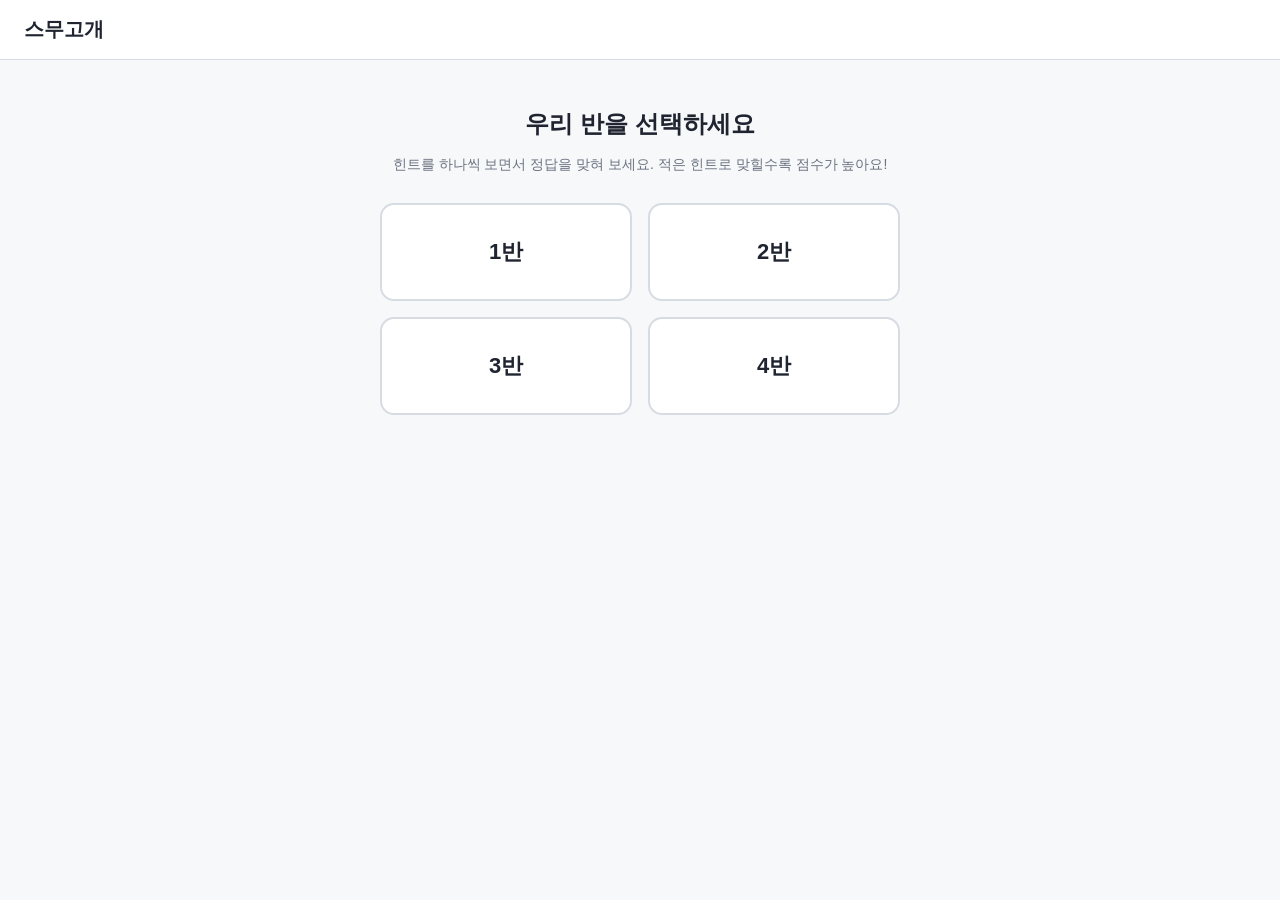
==== index.html @ bad4424d "Add twenty questions site with per-server problem sets Co-Authored-By: Claude Opus 5.5 <noreply@anth" ====
<!DOCTYPE html>
<html lang="ko">
<head>
<meta charset="UTF-8">
<meta name="viewport" content="width=device-width, initial-scale=1.0">
<title>스무고개</title>
<link rel="stylesheet" href="style.css">
</head>
<body>
<header class="app-header">
  <h1>스무고개</h1>
</header>

<main class="start-main">
  <h2 class="start-title">우리 반을 선택하세요</h2>
  <p class="hint start-hint">힌트를 하나씩 보면서 정답을 맞혀 보세요. 적은 힌트로 맞힐수록 점수가 높아요!</p>

  <div id="server-grid" class="class-grid"></div>
  <p id="start-status" class="empty-msg">불러오는 중…</p>
</main>

<script src="common.js"></script>
<script src="start.js"></script>
</body>
</html>
---- style.css ----
:root {
  --accent: #2f6fed;
  --accent-light: #eaf1ff;
  --border: #d7dce3;
  --bg: #f7f8fa;
  --panel-bg: #ffffff;
  --text: #1f2430;
  --muted: #6b7280;
  --correct: #2e9e5b;
  --correct-light: #e6f6ec;
  --incorrect: #e0483f;
  --incorrect-light: #fdecea;
}

* { box-sizing: border-box; }

body {
  margin: 0;
  font-family: -apple-system, "Segoe UI", "Pretendard", "Malgun Gothic", sans-serif;
  background: var(--bg);
  color: var(--text);
}

.app-header {
  display: flex;
  align-items: center;
  justify-content: space-between;
  padding: 16px 24px;
  background: var(--panel-bg);
  border-bottom: 1px solid var(--border);
}

.app-header h1 { font-size: 20px; margin: 0; }

.tabs { display: flex; gap: 8px; }

.tab-btn {
  padding: 8px 16px;
  border: 1px solid var(--border);
  background: var(--panel-bg);
  border-radius: 8px;
  cursor: pointer;
  font-size: 14px;
}

.tab-btn.active {
  background: var(--accent);
  color: #fff;
  border-color: var(--accent);
}

main {
  max-width: 800px;
  margin: 0 auto;
  padding: 24px;
}

.panel { display: none; }
.panel.active { display: block; }

.hint {
  color: var(--muted);
  font-size: 14px;
  line-height: 1.5;
}

.hint code {
  background: #eef0f3;
  padding: 1px 5px;
  border-radius: 4px;
}

/* ---------- 편집 모드 ---------- */

.problem-card {
  background: var(--panel-bg);
  border: 1px solid var(--border);
  border-radius: 10px;
  padding: 14px 16px;
  margin-bottom: 14px;
}

.problem-head {
  display: flex;
  align-items: center;
  gap: 10px;
  margin-bottom: 10px;
}

.problem-head .problem-no {
  font-weight: 700;
  white-space: nowrap;
}

.problem-head input { flex: 1; font-weight: 600; }

.problem-head .del-btn {
  border: none;
  background: none;
  color: var(--incorrect);
  font-size: 14px;
  white-space: nowrap;
}

.hint-inputs {
  display: grid;
  grid-template-columns: 1fr 1fr;
  gap: 6px 12px;
}

.hint-input-row {
  display: flex;
  align-items: center;
  gap: 6px;
}

.hint-input-row span {
  width: 22px;
  text-align: right;
  color: var(--muted);
  font-size: 13px;
  flex-shrink: 0;
}

.problem-card input[type="text"] {
  width: 100%;
  padding: 6px 8px;
  border: 1px solid var(--border);
  border-radius: 6px;
  font-size: 14px;
}

.row-actions { margin: 10px 0; }

button {
  padding: 8px 14px;
  border: 1px solid var(--border);
  background: var(--panel-bg);
  border-radius: 8px;
  cursor: pointer;
  font-size: 14px;
  color: var(--text);
}

button:hover:not(:disabled) { background: #f0f2f5; }
button:disabled { opacity: 0.45; cursor: not-allowed; }

button.primary {
  background: var(--accent);
  border-color: var(--accent);
  color: #fff;
}

button.primary:hover:not(:disabled) { background: #2559c7; }

.editor-actions {
  display: flex;
  flex-wrap: wrap;
  align-items: center;
  gap: 8px;
  margin-top: 16px;
}

.check-label {
  font-size: 14px;
  display: flex;
  align-items: center;
  gap: 4px;
  margin-right: 8px;
}

.file-btn {
  padding: 8px 14px;
  border: 1px solid var(--border);
  background: var(--panel-bg);
  border-radius: 8px;
  cursor: pointer;
  font-size: 14px;
  position: relative;
}

.file-btn input[type="file"] {
  position: absolute;
  inset: 0;
  opacity: 0;
  cursor: pointer;
}

.status {
  min-height: 20px;
  font-size: 13px;
  color: var(--incorrect);
}

.status.ok { color: var(--correct); }

/* ---------- 플레이 모드 ---------- */

.empty-msg {
  padding: 40px 0;
  text-align: center;
  color: var(--muted);
}

.progress-row {
  display: flex;
  justify-content: space-between;
  align-items: center;
  margin-bottom: 14px;
}

.problem-counter { font-size: 18px; font-weight: 700; }
.score-display { font-size: 14px; color: var(--muted); }

.hint-list {
  list-style: none;
  margin: 0 0 16px;
  padding: 0;
}

.hint-list li {
  display: flex;
  gap: 10px;
  align-items: baseline;
  background: var(--panel-bg);
  border: 1px solid var(--border);
  border-radius: 8px;
  padding: 10px 14px;
  margin-bottom: 8px;
  font-size: 16px;
  line-height: 1.5;
}

.hint-list li .hint-no {
  color: var(--accent);
  font-weight: 700;
  flex-shrink: 0;
  min-width: 52px;
}

.hint-list li.latest {
  border-color: var(--accent);
  background: var(--accent-light);
  font-weight: 600;
}

/* 틀리거나 맞힌 뒤 공개되는, 보지 않았던 힌트 */
.hint-list li.unseen {
  background: #f3f4f6;
  border-style: dashed;
  color: var(--muted);
}

.hint-list li.unseen .hint-no { color: var(--muted); }

.hint-list li .unseen-tag {
  margin-left: auto;
  font-size: 12px;
  white-space: nowrap;
}

.answer-row {
  display: flex;
  gap: 8px;
}

.answer-row input {
  flex: 1;
  min-width: 0;
  padding: 10px 12px;
  border: 1px solid var(--border);
  border-radius: 8px;
  font-size: 16px;
}

.answer-row input:focus { outline: 2px solid var(--accent); border-color: var(--accent); }

.answer-row button { padding: 10px 18px; font-size: 15px; white-space: nowrap; }

.result-box {
  border-radius: 10px;
  padding: 16px 18px;
  margin-top: 4px;
}

.result-box.correct { background: var(--correct-light); border: 1px solid var(--correct); }
.result-box.incorrect { background: var(--incorrect-light); border: 1px solid var(--incorrect); }

.result-title { font-size: 18px; font-weight: 700; margin: 0 0 6px; }
.result-box.correct .result-title { color: var(--correct); }
.result-box.incorrect .result-title { color: var(--incorrect); }

.result-detail { margin: 0 0 12px; font-size: 15px; line-height: 1.6; }

.summary-title { font-size: 20px; margin: 0 0 6px; }
.summary-score { font-size: 16px; font-weight: 600; }

.summary-table {
  width: 100%;
  border-collapse: collapse;
  background: var(--panel-bg);
  border: 1px solid var(--border);
  font-size: 14px;
}

.summary-table th, .summary-table td {
  padding: 8px 10px;
  border-bottom: 1px solid var(--border);
  text-align: left;
}

.summary-table th { background: #f0f2f5; color: var(--muted); font-size: 13px; }
.summary-table tr.correct td:nth-child(3) { color: var(--correct); font-weight: 600; }
.summary-table tr.incorrect td:nth-child(3) { color: var(--incorrect); }

.play-actions { margin-top: 20px; display: flex; gap: 10px; }

@media (max-width: 640px) {
  main { padding: 14px; }
  .app-header { padding: 12px 16px; }
  .hint-inputs { grid-template-columns: 1fr; }
  .answer-row { flex-wrap: wrap; }
  .answer-row input { flex-basis: 100%; }
  .answer-row button { flex: 1; }
}

/* ---------- 시작 페이지 ---------- */

.start-main { text-align: center; }
.start-title { font-size: 24px; margin: 24px 0 8px; }
.start-hint { margin-bottom: 28px; }

.class-grid {
  display: grid;
  grid-template-columns: repeat(2, 1fr);
  gap: 16px;
  max-width: 520px;
  margin: 0 auto;
}

.class-card {
  display: flex;
  align-items: baseline;
  justify-content: center;
  gap: 4px;
  padding: 32px 16px;
  background: var(--panel-bg);
  border: 2px solid var(--border);
  border-radius: 14px;
  color: var(--text);
  text-decoration: none;
  font-size: 22px;
  font-weight: 600;
  transition: border-color 0.15s, background 0.15s, transform 0.15s;
}

.class-card:hover {
  border-color: var(--accent);
  background: var(--accent-light);
  transform: translateY(-2px);
}

.class-card .class-no { font-size: 40px; font-weight: 800; color: var(--accent); }

/* ---------- 게임 페이지 헤더 ---------- */

.class-title { color: var(--accent); margin-left: 6px; }

.home-link {
  font-size: 14px;
  color: var(--muted);
  text-decoration: none;
  padding: 8px 12px;
  border: 1px solid var(--border);
  border-radius: 8px;
}

.home-link:hover { background: #f0f2f5; }

.empty-msg a { color: var(--accent); }

/* ---------- 편집 페이지 ---------- */

.guide-box {
  background: var(--accent-light);
  border: 1px solid #c9d9fb;
  border-radius: 10px;
  padding: 14px 18px;
  margin-bottom: 18px;
  font-size: 14px;
  line-height: 1.6;
}

.guide-box ol { margin: 6px 0; padding-left: 20px; }
.guide-box .hint { margin: 4px 0 0; }

.guide-box code, .hint code {
  background: #fff;
  padding: 1px 5px;
  border-radius: 4px;
}

.meta-row {
  display: flex;
  flex-wrap: wrap;
  align-items: center;
  gap: 16px;
  margin-bottom: 14px;
  font-size: 14px;
}

.meta-row input[type="text"] {
  margin-left: 6px;
  padding: 6px 8px;
  border: 1px solid var(--border);
  border-radius: 6px;
  font-size: 14px;
  width: 140px;
}

@media (max-width: 640px) {
  .app-header { flex-wrap: wrap; gap: 8px; }
  .class-card { padding: 24px 12px; }
}

/* ---------- 편집 페이지: 서버 탭 ---------- */

.server-tabs {
  display: flex;
  flex-wrap: wrap;
  gap: 6px;
  margin-bottom: -1px;
}

.server-tabs .tab-btn {
  border-radius: 8px 8px 0 0;
  border-bottom: none;
}

.server-tabs .add-tab {
  color: var(--accent);
  border-style: dashed;
  background: transparent;
}

.server-panel {
  border: 1px solid var(--border);
  border-radius: 0 10px 10px 10px;
  background: #fbfcfd;
  padding: 16px;
}

.meta-actions {
  display: flex;
  gap: 6px;
  margin-left: auto;
}

.meta-actions button { padding: 6px 10px; font-size: 13px; }

button.danger { color: var(--incorrect); border-color: #f1b7b3; }
button.danger:hover:not(:disabled) { background: var(--incorrect-light); }

.row-actions { display: flex; flex-wrap: wrap; gap: 8px; }

@media (max-width: 640px) {
  .meta-actions { margin-left: 0; }
}
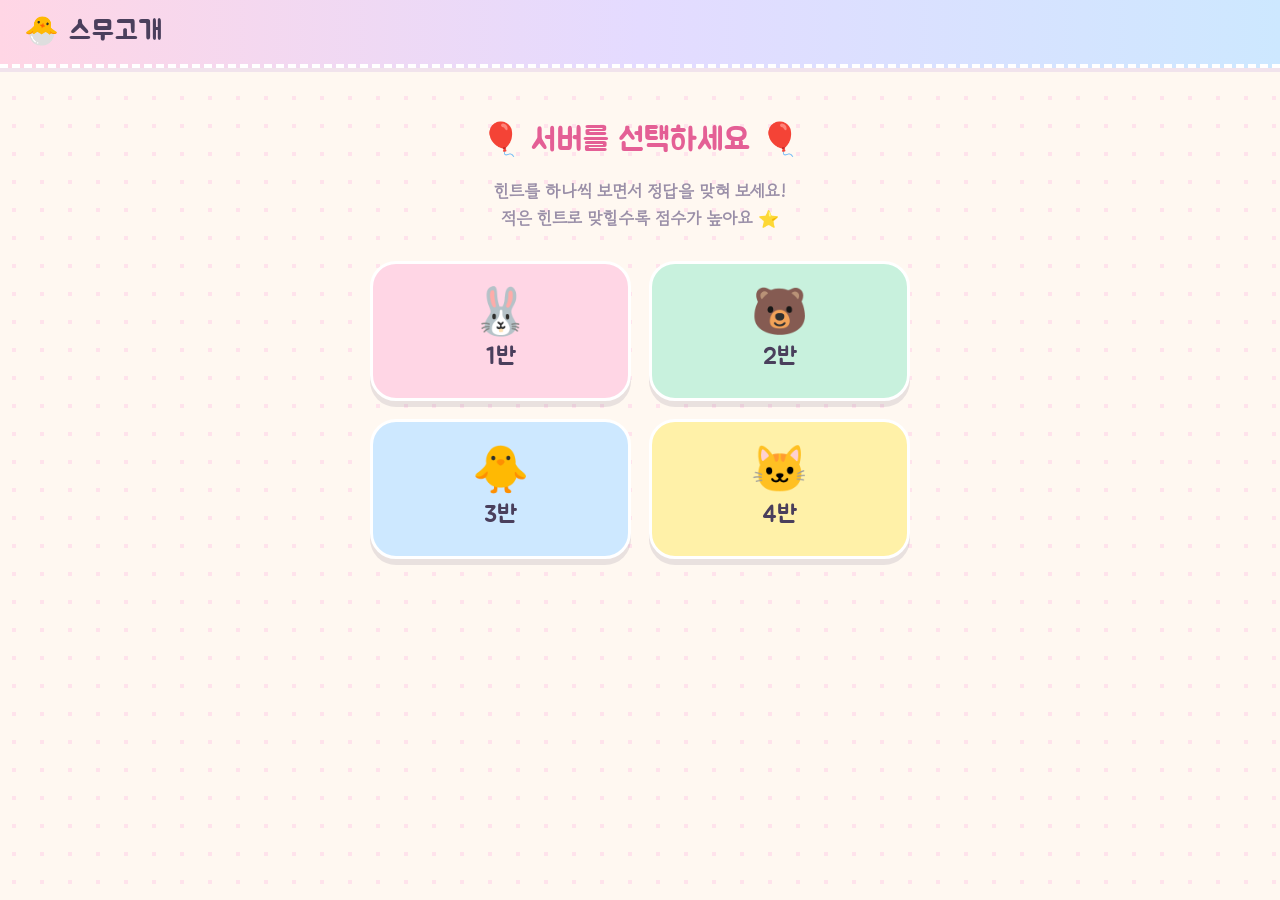
==== commit ae0ffd04: "Restyle site with cute pastel theme for elementary students Rename start prompt to '서버를 선택하세요', add " ====
--- a/index.html
+++ b/index.html
@@ -4,16 +4,19 @@
 <meta charset="UTF-8">
 <meta name="viewport" content="width=device-width, initial-scale=1.0">
 <title>스무고개</title>
+<link rel="preconnect" href="https://fonts.googleapis.com">
+<link rel="preconnect" href="https://fonts.gstatic.com" crossorigin>
+<link href="https://fonts.googleapis.com/css2?family=Gowun+Dodum&family=Jua&display=swap" rel="stylesheet">
 <link rel="stylesheet" href="style.css">
 </head>
 <body>
 <header class="app-header">
-  <h1>스무고개</h1>
+  <h1><span class="logo">🐣</span> 스무고개</h1>
 </header>
 
 <main class="start-main">
-  <h2 class="start-title">우리 반을 선택하세요</h2>
-  <p class="hint start-hint">힌트를 하나씩 보면서 정답을 맞혀 보세요. 적은 힌트로 맞힐수록 점수가 높아요!</p>
+  <h2 class="start-title"><span class="bounce">🎈</span> 서버를 선택하세요 <span class="bounce">🎈</span></h2>
+  <p class="hint start-hint">힌트를 하나씩 보면서 정답을 맞혀 보세요!<br>적은 힌트로 맞힐수록 점수가 높아요 ⭐</p>
 
   <div id="server-grid" class="class-grid"></div>
   <p id="start-status" class="empty-msg">불러오는 중…</p>
--- a/style.css
+++ b/style.css
@@ -1,46 +1,93 @@
 :root {
-  --accent: #2f6fed;
-  --accent-light: #eaf1ff;
-  --border: #d7dce3;
-  --bg: #f7f8fa;
+  /* 기본 */
+  --bg: #fff8f1;
+  --dot: #ffe3ec;
   --panel-bg: #ffffff;
-  --text: #1f2430;
-  --muted: #6b7280;
-  --correct: #2e9e5b;
-  --correct-light: #e6f6ec;
-  --incorrect: #e0483f;
-  --incorrect-light: #fdecea;
+  --text: #4a3f5c;
+  --muted: #9a8fa8;
+  --border: #f1e3ec;
+
+  /* 포인트 색 (선명한 캔디 핑크) */
+  --accent: #ff7eb0;
+  --accent-dark: #e45f95;
+  --accent-light: #ffeaf2;
+
+  /* 파스텔 팔레트 */
+  --pink: #ffd6e5;
+  --peach: #ffdcc8;
+  --lemon: #fff1a8;
+  --mint: #c8f1dd;
+  --sky: #cde8ff;
+  --lavender: #e4dbff;
+
+  /* 정답 / 오답 */
+  --correct: #23a86a;
+  --correct-light: #dcf7e9;
+  --incorrect: #ff6464;
+  --incorrect-light: #ffe7e4;
+
+  --font-title: "Jua", "Gowun Dodum", "Malgun Gothic", sans-serif;
+  --font-body: "Gowun Dodum", "Pretendard", "Malgun Gothic", sans-serif;
 }
 
 * { box-sizing: border-box; }
 
 body {
   margin: 0;
-  font-family: -apple-system, "Segoe UI", "Pretendard", "Malgun Gothic", sans-serif;
-  background: var(--bg);
-  color: var(--text);
+  font-family: var(--font-body);
+  font-weight: 700;
+  background-color: var(--bg);
+  background-image: radial-gradient(var(--dot) 2.5px, transparent 2.5px);
+  background-size: 28px 28px;
+  color: var(--text);
+  min-height: 100vh;
+}
+
+h1, h2, .problem-counter, .result-title, .summary-title, .class-card, button, .file-btn, .home-link, .tab-btn {
+  font-family: var(--font-title);
+  font-weight: 400;
 }
 
 .app-header {
   display: flex;
   align-items: center;
   justify-content: space-between;
-  padding: 16px 24px;
-  background: var(--panel-bg);
-  border-bottom: 1px solid var(--border);
-}
-
-.app-header h1 { font-size: 20px; margin: 0; }
+  padding: 14px 24px;
+  background: linear-gradient(90deg, var(--pink), var(--lavender) 50%, var(--sky));
+  border-bottom: 4px dashed #fff;
+  box-shadow: 0 4px 0 var(--border);
+}
+
+.app-header h1 {
+  font-size: 28px;
+  margin: 0;
+  letter-spacing: 1px;
+  color: var(--text);
+}
+
+.logo {
+  display: inline-block;
+  animation: wiggle 2.4s ease-in-out infinite;
+}
+
+@keyframes wiggle {
+  0%, 100% { transform: rotate(0); }
+  10% { transform: rotate(-14deg); }
+  20% { transform: rotate(12deg); }
+  30% { transform: rotate(-6deg); }
+  40% { transform: rotate(0); }
+}
 
 .tabs { display: flex; gap: 8px; }
 
 .tab-btn {
   padding: 8px 16px;
-  border: 1px solid var(--border);
-  background: var(--panel-bg);
-  border-radius: 8px;
+  border: 2px solid var(--border);
+  background: var(--panel-bg);
+  border-radius: 14px;
   cursor: pointer;
-  font-size: 14px;
+  font-size: 16px;
+  box-shadow: none;
 }
 
 .tab-btn.active {
@@ -60,22 +107,50 @@
 
 .hint {
   color: var(--muted);
-  font-size: 14px;
-  line-height: 1.5;
+  font-size: 15px;
+  line-height: 1.6;
 }
 
 .hint code {
-  background: #eef0f3;
-  padding: 1px 5px;
-  border-radius: 4px;
-}
+  background: var(--accent-light);
+  padding: 1px 6px;
+  border-radius: 6px;
+}
+
+/* ---------- 버튼 ---------- */
+
+button {
+  padding: 9px 18px;
+  border: 2px solid var(--border);
+  background: var(--panel-bg);
+  border-radius: 999px;
+  cursor: pointer;
+  font-size: 16px;
+  color: var(--text);
+  box-shadow: 0 3px 0 var(--border);
+  transition: transform 0.1s, box-shadow 0.1s, background 0.15s;
+}
+
+button:hover:not(:disabled) { background: var(--accent-light); transform: translateY(-1px); }
+button:active:not(:disabled) { transform: translateY(2px); box-shadow: 0 1px 0 var(--border); }
+button:disabled { opacity: 0.45; cursor: not-allowed; }
+
+button.primary {
+  background: var(--accent);
+  border-color: var(--accent);
+  color: #fff;
+  box-shadow: 0 4px 0 var(--accent-dark);
+}
+
+button.primary:hover:not(:disabled) { background: #ff6aa3; }
+button.primary:active:not(:disabled) { box-shadow: 0 1px 0 var(--accent-dark); }
 
 /* ---------- 편집 모드 ---------- */
 
 .problem-card {
   background: var(--panel-bg);
-  border: 1px solid var(--border);
-  border-radius: 10px;
+  border: 2px solid var(--border);
+  border-radius: 18px;
   padding: 14px 16px;
   margin-bottom: 14px;
 }
@@ -88,15 +163,17 @@
 }
 
 .problem-head .problem-no {
-  font-weight: 700;
+  font-family: var(--font-title);
+  color: var(--accent-dark);
   white-space: nowrap;
 }
 
-.problem-head input { flex: 1; font-weight: 600; }
+.problem-head input { flex: 1; font-weight: 700; }
 
 .problem-head .del-btn {
   border: none;
   background: none;
+  box-shadow: none;
   color: var(--incorrect);
   font-size: 14px;
   white-space: nowrap;
@@ -124,34 +201,17 @@
 
 .problem-card input[type="text"] {
   width: 100%;
-  padding: 6px 8px;
-  border: 1px solid var(--border);
-  border-radius: 6px;
-  font-size: 14px;
-}
+  padding: 7px 10px;
+  border: 2px solid var(--border);
+  border-radius: 10px;
+  font-size: 14px;
+  font-family: var(--font-body);
+  color: var(--text);
+}
+
+input[type="text"]:focus { outline: none; border-color: var(--accent); }
 
 .row-actions { margin: 10px 0; }
-
-button {
-  padding: 8px 14px;
-  border: 1px solid var(--border);
-  background: var(--panel-bg);
-  border-radius: 8px;
-  cursor: pointer;
-  font-size: 14px;
-  color: var(--text);
-}
-
-button:hover:not(:disabled) { background: #f0f2f5; }
-button:disabled { opacity: 0.45; cursor: not-allowed; }
-
-button.primary {
-  background: var(--accent);
-  border-color: var(--accent);
-  color: #fff;
-}
-
-button.primary:hover:not(:disabled) { background: #2559c7; }
 
 .editor-actions {
   display: flex;
@@ -169,14 +229,17 @@
   margin-right: 8px;
 }
 
+.check-label input { accent-color: var(--accent); }
+
 .file-btn {
-  padding: 8px 14px;
-  border: 1px solid var(--border);
-  background: var(--panel-bg);
-  border-radius: 8px;
+  padding: 9px 18px;
+  border: 2px solid var(--border);
+  background: var(--panel-bg);
+  border-radius: 999px;
   cursor: pointer;
-  font-size: 14px;
+  font-size: 16px;
   position: relative;
+  box-shadow: 0 3px 0 var(--border);
 }
 
 .file-btn input[type="file"] {
@@ -188,7 +251,7 @@
 
 .status {
   min-height: 20px;
-  font-size: 13px;
+  font-size: 14px;
   color: var(--incorrect);
 }
 
@@ -200,58 +263,100 @@
   padding: 40px 0;
   text-align: center;
   color: var(--muted);
+  font-size: 17px;
 }
 
 .progress-row {
   display: flex;
   justify-content: space-between;
   align-items: center;
-  margin-bottom: 14px;
-}
-
-.problem-counter { font-size: 18px; font-weight: 700; }
-.score-display { font-size: 14px; color: var(--muted); }
+  margin-bottom: 16px;
+}
+
+.problem-counter {
+  font-size: 22px;
+  background: var(--lemon);
+  padding: 6px 16px;
+  border-radius: 999px;
+  box-shadow: 0 3px 0 #f0d86a;
+}
+
+.score-display {
+  font-size: 16px;
+  color: var(--accent-dark);
+  background: var(--panel-bg);
+  border: 2px solid var(--pink);
+  padding: 5px 14px;
+  border-radius: 999px;
+}
 
 .hint-list {
   list-style: none;
-  margin: 0 0 16px;
+  margin: 0 0 18px;
   padding: 0;
 }
 
 .hint-list li {
   display: flex;
-  gap: 10px;
-  align-items: baseline;
-  background: var(--panel-bg);
-  border: 1px solid var(--border);
-  border-radius: 8px;
-  padding: 10px 14px;
-  margin-bottom: 8px;
-  font-size: 16px;
+  gap: 12px;
+  align-items: center;
+  background: var(--panel-bg);
+  border: 2px solid var(--border);
+  border-radius: 16px;
+  padding: 11px 14px;
+  margin-bottom: 9px;
+  font-size: 18px;
   line-height: 1.5;
 }
 
 .hint-list li .hint-no {
-  color: var(--accent);
-  font-weight: 700;
   flex-shrink: 0;
-  min-width: 52px;
-}
+  min-width: 64px;
+  text-align: center;
+  font-family: var(--font-title);
+  font-size: 15px;
+  padding: 3px 10px;
+  border-radius: 999px;
+  background: var(--lavender);
+  color: #6b55b8;
+}
+
+.hint-list li:nth-child(5n+2) .hint-no { background: var(--mint); color: #25845a; }
+.hint-list li:nth-child(5n+3) .hint-no { background: var(--sky); color: #2e76b8; }
+.hint-list li:nth-child(5n+4) .hint-no { background: var(--peach); color: #c4622e; }
+.hint-list li:nth-child(5n+5) .hint-no { background: var(--pink); color: var(--accent-dark); }
 
 .hint-list li.latest {
   border-color: var(--accent);
   background: var(--accent-light);
-  font-weight: 600;
+  animation: pop 0.35s ease-out;
+}
+
+.hint-list li.latest::after {
+  content: "NEW";
+  margin-left: auto;
+  font-family: var(--font-title);
+  font-size: 12px;
+  color: #fff;
+  background: var(--accent);
+  padding: 2px 8px;
+  border-radius: 999px;
+}
+
+@keyframes pop {
+  0% { transform: scale(0.9); opacity: 0; }
+  70% { transform: scale(1.03); opacity: 1; }
+  100% { transform: scale(1); }
 }
 
 /* 틀리거나 맞힌 뒤 공개되는, 보지 않았던 힌트 */
 .hint-list li.unseen {
-  background: #f3f4f6;
+  background: #faf7fb;
   border-style: dashed;
   color: var(--muted);
 }
 
-.hint-list li.unseen .hint-no { color: var(--muted); }
+.hint-list li.unseen .hint-no { background: #eee8f1; color: var(--muted); }
 
 .hint-list li .unseen-tag {
   margin-left: auto;
@@ -267,58 +372,78 @@
 .answer-row input {
   flex: 1;
   min-width: 0;
-  padding: 10px 12px;
-  border: 1px solid var(--border);
-  border-radius: 8px;
-  font-size: 16px;
-}
-
-.answer-row input:focus { outline: 2px solid var(--accent); border-color: var(--accent); }
-
-.answer-row button { padding: 10px 18px; font-size: 15px; white-space: nowrap; }
+  padding: 12px 16px;
+  border: 3px solid var(--pink);
+  border-radius: 999px;
+  font-size: 18px;
+  font-family: var(--font-body);
+  font-weight: 700;
+  color: var(--text);
+  background: #fff;
+}
+
+.answer-row input:focus { outline: none; border-color: var(--accent); }
+
+.answer-row button { padding: 11px 22px; font-size: 18px; white-space: nowrap; }
+
+#next-hint-btn { background: var(--sky); border-color: var(--sky); box-shadow: 0 4px 0 #9ccbf2; }
+#next-hint-btn:hover:not(:disabled) { background: #b9dcff; }
 
 .result-box {
-  border-radius: 10px;
-  padding: 16px 18px;
+  border-radius: 20px;
+  padding: 18px 20px;
   margin-top: 4px;
-}
-
-.result-box.correct { background: var(--correct-light); border: 1px solid var(--correct); }
-.result-box.incorrect { background: var(--incorrect-light); border: 1px solid var(--incorrect); }
-
-.result-title { font-size: 18px; font-weight: 700; margin: 0 0 6px; }
+  animation: pop 0.35s ease-out;
+}
+
+.result-box.correct { background: var(--correct-light); border: 3px solid #8fdcb6; }
+.result-box.incorrect { background: var(--incorrect-light); border: 3px solid #ffb3a8; }
+
+.result-title { font-size: 26px; margin: 0 0 6px; }
 .result-box.correct .result-title { color: var(--correct); }
 .result-box.incorrect .result-title { color: var(--incorrect); }
 
-.result-detail { margin: 0 0 12px; font-size: 15px; line-height: 1.6; }
-
-.summary-title { font-size: 20px; margin: 0 0 6px; }
-.summary-score { font-size: 16px; font-weight: 600; }
+.result-detail { margin: 0 0 14px; font-size: 17px; line-height: 1.6; }
+
+.summary-title { font-size: 30px; margin: 0 0 6px; text-align: center; }
+.summary-score {
+  font-size: 18px;
+  text-align: center;
+  background: var(--lemon);
+  border-radius: 16px;
+  padding: 10px;
+}
 
 .summary-table {
   width: 100%;
-  border-collapse: collapse;
-  background: var(--panel-bg);
-  border: 1px solid var(--border);
-  font-size: 14px;
+  border-collapse: separate;
+  border-spacing: 0;
+  background: var(--panel-bg);
+  border: 2px solid var(--border);
+  border-radius: 16px;
+  overflow: hidden;
+  font-size: 15px;
 }
 
 .summary-table th, .summary-table td {
-  padding: 8px 10px;
+  padding: 10px 12px;
   border-bottom: 1px solid var(--border);
   text-align: left;
 }
 
-.summary-table th { background: #f0f2f5; color: var(--muted); font-size: 13px; }
-.summary-table tr.correct td:nth-child(3) { color: var(--correct); font-weight: 600; }
+.summary-table tr:last-child td { border-bottom: none; }
+.summary-table th { background: var(--lavender); color: #6b55b8; font-size: 14px; font-family: var(--font-title); font-weight: 400; }
+.summary-table tr.correct td:nth-child(3) { color: var(--correct); }
 .summary-table tr.incorrect td:nth-child(3) { color: var(--incorrect); }
 
-.play-actions { margin-top: 20px; display: flex; gap: 10px; }
+.play-actions { margin-top: 20px; display: flex; gap: 10px; justify-content: center; }
 
 @media (max-width: 640px) {
   main { padding: 14px; }
   .app-header { padding: 12px 16px; }
+  .app-header h1 { font-size: 24px; }
   .hint-inputs { grid-template-columns: 1fr; }
+  .hint-list li { font-size: 16px; }
   .answer-row { flex-wrap: wrap; }
   .answer-row input { flex-basis: 100%; }
   .answer-row button { flex: 1; }
@@ -327,64 +452,97 @@
 /* ---------- 시작 페이지 ---------- */
 
 .start-main { text-align: center; }
-.start-title { font-size: 24px; margin: 24px 0 8px; }
-.start-hint { margin-bottom: 28px; }
+
+.start-title {
+  font-size: 32px;
+  margin: 28px 0 8px;
+  color: var(--accent-dark);
+}
+
+.start-title .bounce { display: inline-block; animation: bounce 1.6s ease-in-out infinite; }
+
+@keyframes bounce {
+  0%, 100% { transform: translateY(0); }
+  50% { transform: translateY(-8px); }
+}
+
+.start-hint { margin-bottom: 30px; font-size: 17px; }
 
 .class-grid {
   display: grid;
   grid-template-columns: repeat(2, 1fr);
-  gap: 16px;
-  max-width: 520px;
+  gap: 18px;
+  max-width: 540px;
   margin: 0 auto;
 }
 
 .class-card {
   display: flex;
-  align-items: baseline;
+  flex-direction: column;
+  align-items: center;
   justify-content: center;
-  gap: 4px;
-  padding: 32px 16px;
-  background: var(--panel-bg);
-  border: 2px solid var(--border);
-  border-radius: 14px;
+  gap: 6px;
+  padding: 26px 16px;
+  background: var(--pink);
+  border: 3px solid #fff;
+  border-radius: 26px;
   color: var(--text);
   text-decoration: none;
-  font-size: 22px;
-  font-weight: 600;
-  transition: border-color 0.15s, background 0.15s, transform 0.15s;
-}
+  font-size: 24px;
+  box-shadow: 0 6px 0 rgba(74, 63, 92, 0.12);
+  transition: transform 0.15s, box-shadow 0.15s;
+}
+
+.class-card:nth-child(6n+2) { background: var(--mint); }
+.class-card:nth-child(6n+3) { background: var(--sky); }
+.class-card:nth-child(6n+4) { background: var(--lemon); }
+.class-card:nth-child(6n+5) { background: var(--lavender); }
+.class-card:nth-child(6n+6) { background: var(--peach); }
 
 .class-card:hover {
-  border-color: var(--accent);
-  background: var(--accent-light);
-  transform: translateY(-2px);
-}
-
-.class-card .class-no { font-size: 40px; font-weight: 800; color: var(--accent); }
+  transform: translateY(-4px) rotate(-2deg);
+  box-shadow: 0 10px 0 rgba(74, 63, 92, 0.12);
+}
+
+.class-card:nth-child(even):hover { transform: translateY(-4px) rotate(2deg); }
+
+.class-card .card-emoji { font-size: 46px; line-height: 1; }
 
 /* ---------- 게임 페이지 헤더 ---------- */
 
-.class-title { color: var(--accent); margin-left: 6px; }
+.class-title {
+  color: #fff;
+  background: var(--accent);
+  font-size: 18px;
+  padding: 3px 12px;
+  border-radius: 999px;
+  margin-left: 6px;
+  vertical-align: middle;
+}
+
+.class-title:empty { display: none; }
 
 .home-link {
-  font-size: 14px;
-  color: var(--muted);
+  font-size: 16px;
+  color: var(--text);
   text-decoration: none;
-  padding: 8px 12px;
-  border: 1px solid var(--border);
-  border-radius: 8px;
-}
-
-.home-link:hover { background: #f0f2f5; }
-
-.empty-msg a { color: var(--accent); }
+  padding: 7px 14px;
+  background: #fff;
+  border-radius: 999px;
+  box-shadow: 0 3px 0 rgba(74, 63, 92, 0.12);
+  white-space: nowrap;
+}
+
+.home-link:hover { background: var(--accent-light); }
+
+.empty-msg a { color: var(--accent-dark); }
 
 /* ---------- 편집 페이지 ---------- */
 
 .guide-box {
-  background: var(--accent-light);
-  border: 1px solid #c9d9fb;
-  border-radius: 10px;
+  background: var(--lemon);
+  border: 2px dashed #f0d86a;
+  border-radius: 18px;
   padding: 14px 18px;
   margin-bottom: 18px;
   font-size: 14px;
@@ -392,12 +550,12 @@
 }
 
 .guide-box ol { margin: 6px 0; padding-left: 20px; }
-.guide-box .hint { margin: 4px 0 0; }
+.guide-box .hint { margin: 4px 0 0; color: #8a7a4a; }
 
 .guide-box code, .hint code {
   background: #fff;
-  padding: 1px 5px;
-  border-radius: 4px;
+  padding: 1px 6px;
+  border-radius: 6px;
 }
 
 .meta-row {
@@ -411,16 +569,20 @@
 
 .meta-row input[type="text"] {
   margin-left: 6px;
-  padding: 6px 8px;
-  border: 1px solid var(--border);
-  border-radius: 6px;
-  font-size: 14px;
+  padding: 7px 10px;
+  border: 2px solid var(--border);
+  border-radius: 10px;
+  font-size: 14px;
+  font-family: var(--font-body);
+  color: var(--text);
   width: 140px;
 }
 
 @media (max-width: 640px) {
   .app-header { flex-wrap: wrap; gap: 8px; }
-  .class-card { padding: 24px 12px; }
+  .class-card { padding: 20px 12px; font-size: 21px; }
+  .class-card .card-emoji { font-size: 38px; }
+  .start-title { font-size: 26px; }
 }
 
 /* ---------- 편집 페이지: 서버 탭 ---------- */
@@ -429,24 +591,24 @@
   display: flex;
   flex-wrap: wrap;
   gap: 6px;
-  margin-bottom: -1px;
+  margin-bottom: -2px;
 }
 
 .server-tabs .tab-btn {
-  border-radius: 8px 8px 0 0;
+  border-radius: 14px 14px 0 0;
   border-bottom: none;
 }
 
 .server-tabs .add-tab {
-  color: var(--accent);
+  color: var(--accent-dark);
   border-style: dashed;
   background: transparent;
 }
 
 .server-panel {
-  border: 1px solid var(--border);
-  border-radius: 0 10px 10px 10px;
-  background: #fbfcfd;
+  border: 2px solid var(--border);
+  border-radius: 0 18px 18px 18px;
+  background: #fffafc;
   padding: 16px;
 }
 
@@ -456,9 +618,9 @@
   margin-left: auto;
 }
 
-.meta-actions button { padding: 6px 10px; font-size: 13px; }
-
-button.danger { color: var(--incorrect); border-color: #f1b7b3; }
+.meta-actions button { padding: 6px 12px; font-size: 14px; }
+
+button.danger { color: var(--incorrect); border-color: #ffc9c2; box-shadow: 0 3px 0 #ffc9c2; }
 button.danger:hover:not(:disabled) { background: var(--incorrect-light); }
 
 .row-actions { display: flex; flex-wrap: wrap; gap: 8px; }
@@ -466,3 +628,38 @@
 @media (max-width: 640px) {
   .meta-actions { margin-left: 0; }
 }
+
+/* ---------- 편집 페이지: GitHub 연결 ---------- */
+
+.gh-box {
+  background: var(--panel-bg);
+  border: 2px solid var(--border);
+  border-radius: 18px;
+  padding: 10px 16px;
+  margin-bottom: 18px;
+  font-size: 14px;
+}
+
+.gh-box summary { cursor: pointer; font-family: var(--font-title); font-size: 16px; }
+.gh-state { font-family: var(--font-body); margin-left: 6px; font-size: 13px; }
+.gh-state.on { color: var(--correct); }
+.gh-state.off { color: var(--incorrect); }
+
+.gh-steps { padding-left: 20px; line-height: 1.8; margin: 6px 0 10px; }
+.gh-steps a { color: var(--accent-dark); }
+.gh-steps code { background: var(--accent-light); padding: 1px 6px; border-radius: 6px; }
+
+.gh-row { display: flex; gap: 8px; flex-wrap: wrap; }
+
+.gh-row input {
+  flex: 1;
+  min-width: 200px;
+  padding: 8px 12px;
+  border: 2px solid var(--border);
+  border-radius: 999px;
+  font-size: 14px;
+  font-family: var(--font-body);
+}
+
+.backup-actions { margin-top: 8px; }
+.backup-actions .hint { margin: 0; }
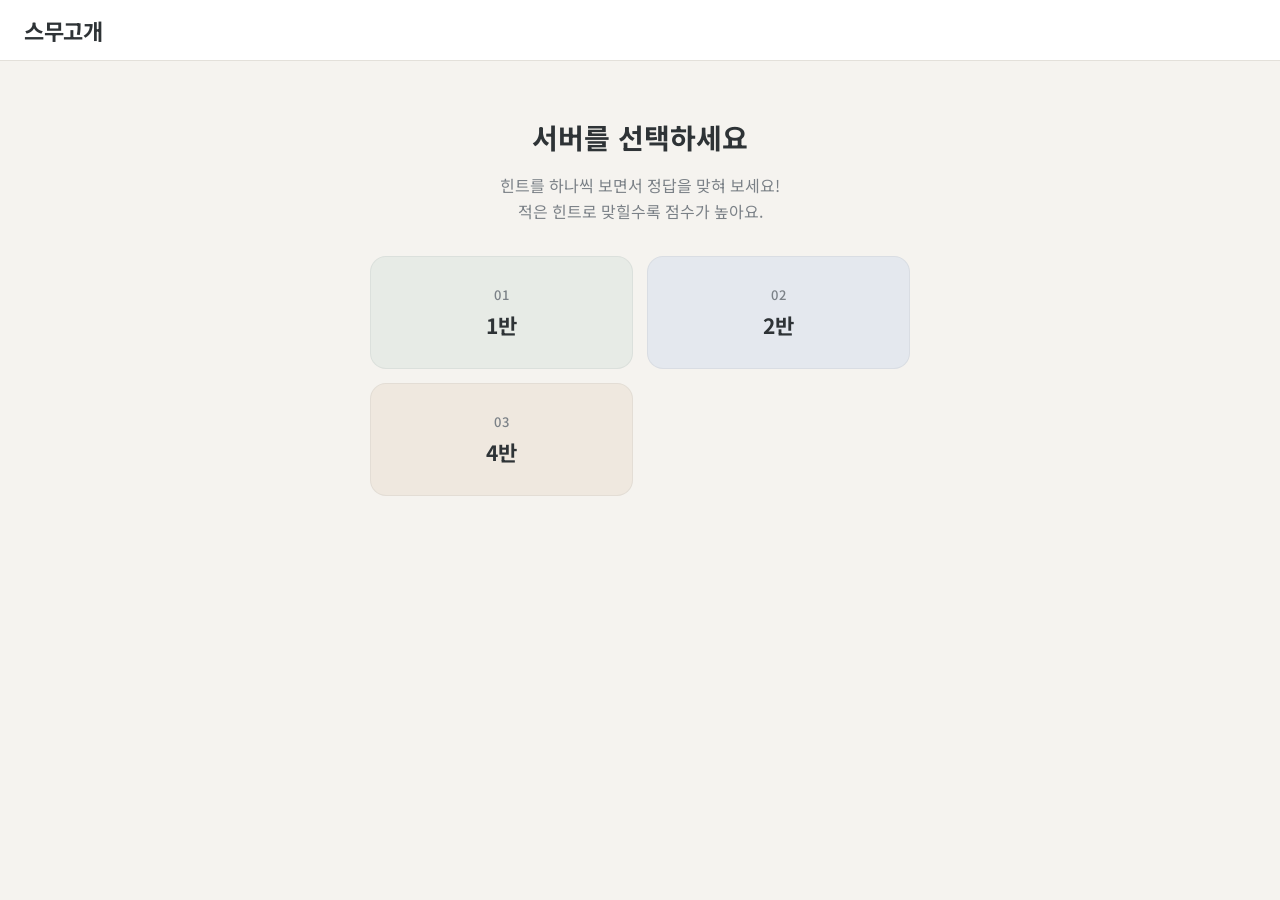
==== commit 993b8d1e: "Remove emojis and switch to a calm solid-color theme Co-Authored-By: Claude Opus 5.5 <noreply@anthro" ====
--- a/index.html
+++ b/index.html
@@ -6,17 +6,17 @@
 <title>스무고개</title>
 <link rel="preconnect" href="https://fonts.googleapis.com">
 <link rel="preconnect" href="https://fonts.gstatic.com" crossorigin>
-<link href="https://fonts.googleapis.com/css2?family=Gowun+Dodum&family=Jua&display=swap" rel="stylesheet">
+<link href="https://fonts.googleapis.com/css2?family=Noto+Sans+KR:wght@400;500;700&display=swap" rel="stylesheet">
 <link rel="stylesheet" href="style.css">
 </head>
 <body>
 <header class="app-header">
-  <h1><span class="logo">🐣</span> 스무고개</h1>
+  <h1>스무고개</h1>
 </header>
 
 <main class="start-main">
-  <h2 class="start-title"><span class="bounce">🎈</span> 서버를 선택하세요 <span class="bounce">🎈</span></h2>
-  <p class="hint start-hint">힌트를 하나씩 보면서 정답을 맞혀 보세요!<br>적은 힌트로 맞힐수록 점수가 높아요 ⭐</p>
+  <h2 class="start-title">서버를 선택하세요</h2>
+  <p class="hint start-hint">힌트를 하나씩 보면서 정답을 맞혀 보세요!<br>적은 힌트로 맞힐수록 점수가 높아요.</p>
 
   <div id="server-grid" class="class-grid"></div>
   <p id="start-status" class="empty-msg">불러오는 중…</p>
--- a/style.css
+++ b/style.css
@@ -1,33 +1,39 @@
 :root {
   /* 기본 */
-  --bg: #fff8f1;
-  --dot: #ffe3ec;
+  --bg: #f5f3ef;
   --panel-bg: #ffffff;
-  --text: #4a3f5c;
-  --muted: #9a8fa8;
-  --border: #f1e3ec;
-
-  /* 포인트 색 (선명한 캔디 핑크) */
-  --accent: #ff7eb0;
-  --accent-dark: #e45f95;
-  --accent-light: #ffeaf2;
-
-  /* 파스텔 팔레트 */
-  --pink: #ffd6e5;
-  --peach: #ffdcc8;
-  --lemon: #fff1a8;
-  --mint: #c8f1dd;
-  --sky: #cde8ff;
-  --lavender: #e4dbff;
+  --surface: #faf9f6;
+  --text: #2e3336;
+  --muted: #7b8187;
+  --border: #e3e0da;
+  --border-strong: #d3cfc7;
+
+  /* 포인트 색 (차분한 세이지 그린) */
+  --accent: #4d7c73;
+  --accent-dark: #3c645c;
+  --accent-light: #e8f0ee;
+
+  /* 카드 톤 (채도 낮은 뉴트럴) */
+  --tone-1: #e7ebe6;
+  --tone-2: #e4e8ee;
+  --tone-3: #efe8df;
+  --tone-4: #ebe5ec;
+  --tone-5: #ede9dc;
+  --tone-6: #efe4e1;
 
   /* 정답 / 오답 */
-  --correct: #23a86a;
-  --correct-light: #dcf7e9;
-  --incorrect: #ff6464;
-  --incorrect-light: #ffe7e4;
-
-  --font-title: "Jua", "Gowun Dodum", "Malgun Gothic", sans-serif;
-  --font-body: "Gowun Dodum", "Pretendard", "Malgun Gothic", sans-serif;
+  --correct: #3d7f5c;
+  --correct-light: #e9f3ec;
+  --correct-border: #bcd9c7;
+  --incorrect: #b5524a;
+  --incorrect-light: #f8ebe8;
+  --incorrect-border: #e6c3bd;
+
+  --shadow-sm: 0 1px 2px rgba(46, 51, 54, 0.06);
+  --shadow-md: 0 4px 14px rgba(46, 51, 54, 0.08);
+
+  --font-title: "Noto Sans KR", "Malgun Gothic", sans-serif;
+  --font-body: "Noto Sans KR", "Malgun Gothic", sans-serif;
 }
 
 * { box-sizing: border-box; }
@@ -35,58 +41,46 @@
 body {
   margin: 0;
   font-family: var(--font-body);
-  font-weight: 700;
-  background-color: var(--bg);
-  background-image: radial-gradient(var(--dot) 2.5px, transparent 2.5px);
-  background-size: 28px 28px;
+  font-weight: 400;
+  background: var(--bg);
   color: var(--text);
   min-height: 100vh;
+  -webkit-font-smoothing: antialiased;
 }
 
 h1, h2, .problem-counter, .result-title, .summary-title, .class-card, button, .file-btn, .home-link, .tab-btn {
   font-family: var(--font-title);
-  font-weight: 400;
-}
+  font-weight: 500;
+}
+
+strong { font-weight: 700; }
 
 .app-header {
   display: flex;
   align-items: center;
   justify-content: space-between;
   padding: 14px 24px;
-  background: linear-gradient(90deg, var(--pink), var(--lavender) 50%, var(--sky));
-  border-bottom: 4px dashed #fff;
-  box-shadow: 0 4px 0 var(--border);
+  background: var(--panel-bg);
+  border-bottom: 1px solid var(--border);
 }
 
 .app-header h1 {
-  font-size: 28px;
+  font-size: 22px;
+  font-weight: 700;
   margin: 0;
-  letter-spacing: 1px;
-  color: var(--text);
-}
-
-.logo {
-  display: inline-block;
-  animation: wiggle 2.4s ease-in-out infinite;
-}
-
-@keyframes wiggle {
-  0%, 100% { transform: rotate(0); }
-  10% { transform: rotate(-14deg); }
-  20% { transform: rotate(12deg); }
-  30% { transform: rotate(-6deg); }
-  40% { transform: rotate(0); }
+  letter-spacing: -0.3px;
+  color: var(--text);
 }
 
 .tabs { display: flex; gap: 8px; }
 
 .tab-btn {
   padding: 8px 16px;
-  border: 2px solid var(--border);
-  background: var(--panel-bg);
-  border-radius: 14px;
+  border: 1px solid var(--border);
+  background: var(--panel-bg);
+  border-radius: 10px;
   cursor: pointer;
-  font-size: 16px;
+  font-size: 15px;
   box-shadow: none;
 }
 
@@ -121,38 +115,37 @@
 
 button {
   padding: 9px 18px;
-  border: 2px solid var(--border);
-  background: var(--panel-bg);
-  border-radius: 999px;
+  border: 1px solid var(--border-strong);
+  background: var(--panel-bg);
+  border-radius: 10px;
   cursor: pointer;
-  font-size: 16px;
-  color: var(--text);
-  box-shadow: 0 3px 0 var(--border);
-  transition: transform 0.1s, box-shadow 0.1s, background 0.15s;
-}
-
-button:hover:not(:disabled) { background: var(--accent-light); transform: translateY(-1px); }
-button:active:not(:disabled) { transform: translateY(2px); box-shadow: 0 1px 0 var(--border); }
+  font-size: 15px;
+  color: var(--text);
+  box-shadow: var(--shadow-sm);
+  transition: background 0.15s, border-color 0.15s, color 0.15s;
+}
+
+button:hover:not(:disabled) { background: var(--surface); border-color: var(--muted); }
+button:active:not(:disabled) { background: var(--border); }
 button:disabled { opacity: 0.45; cursor: not-allowed; }
 
 button.primary {
   background: var(--accent);
   border-color: var(--accent);
   color: #fff;
-  box-shadow: 0 4px 0 var(--accent-dark);
-}
-
-button.primary:hover:not(:disabled) { background: #ff6aa3; }
-button.primary:active:not(:disabled) { box-shadow: 0 1px 0 var(--accent-dark); }
+}
+
+button.primary:hover:not(:disabled) { background: var(--accent-dark); border-color: var(--accent-dark); }
+button.primary:active:not(:disabled) { background: var(--accent-dark); }
 
 /* ---------- 편집 모드 ---------- */
 
 .problem-card {
   background: var(--panel-bg);
-  border: 2px solid var(--border);
-  border-radius: 18px;
+  border: 1px solid var(--border);
+  border-radius: 14px;
   padding: 14px 16px;
-  margin-bottom: 14px;
+  margin-bottom: 12px;
 }
 
 .problem-head {
@@ -164,7 +157,8 @@
 
 .problem-head .problem-no {
   font-family: var(--font-title);
-  color: var(--accent-dark);
+  font-weight: 700;
+  color: var(--accent);
   white-space: nowrap;
 }
 
@@ -178,6 +172,8 @@
   font-size: 14px;
   white-space: nowrap;
 }
+
+.problem-head .del-btn:hover:not(:disabled) { background: var(--incorrect-light); }
 
 .hint-inputs {
   display: grid;
@@ -202,14 +198,20 @@
 .problem-card input[type="text"] {
   width: 100%;
   padding: 7px 10px;
-  border: 2px solid var(--border);
-  border-radius: 10px;
+  border: 1px solid var(--border-strong);
+  border-radius: 8px;
   font-size: 14px;
   font-family: var(--font-body);
   color: var(--text);
-}
-
-input[type="text"]:focus { outline: none; border-color: var(--accent); }
+  background: var(--panel-bg);
+}
+
+input[type="text"]:focus,
+input[type="password"]:focus {
+  outline: none;
+  border-color: var(--accent);
+  box-shadow: 0 0 0 3px var(--accent-light);
+}
 
 .row-actions { margin: 10px 0; }
 
@@ -233,14 +235,16 @@
 
 .file-btn {
   padding: 9px 18px;
-  border: 2px solid var(--border);
-  background: var(--panel-bg);
-  border-radius: 999px;
+  border: 1px solid var(--border-strong);
+  background: var(--panel-bg);
+  border-radius: 10px;
   cursor: pointer;
-  font-size: 16px;
+  font-size: 15px;
   position: relative;
-  box-shadow: 0 3px 0 var(--border);
-}
+  box-shadow: var(--shadow-sm);
+}
+
+.file-btn:hover { background: var(--surface); border-color: var(--muted); }
 
 .file-btn input[type="file"] {
   position: absolute;
@@ -263,7 +267,7 @@
   padding: 40px 0;
   text-align: center;
   color: var(--muted);
-  font-size: 17px;
+  font-size: 16px;
 }
 
 .progress-row {
@@ -274,18 +278,16 @@
 }
 
 .problem-counter {
-  font-size: 22px;
-  background: var(--lemon);
-  padding: 6px 16px;
-  border-radius: 999px;
-  box-shadow: 0 3px 0 #f0d86a;
+  font-size: 20px;
+  font-weight: 700;
+  color: var(--text);
 }
 
 .score-display {
-  font-size: 16px;
+  font-size: 15px;
+  font-weight: 500;
   color: var(--accent-dark);
-  background: var(--panel-bg);
-  border: 2px solid var(--pink);
+  background: var(--accent-light);
   padding: 5px 14px;
   border-radius: 999px;
 }
@@ -301,11 +303,11 @@
   gap: 12px;
   align-items: center;
   background: var(--panel-bg);
-  border: 2px solid var(--border);
-  border-radius: 16px;
-  padding: 11px 14px;
-  margin-bottom: 9px;
-  font-size: 18px;
+  border: 1px solid var(--border);
+  border-radius: 12px;
+  padding: 12px 14px;
+  margin-bottom: 8px;
+  font-size: 17px;
   line-height: 1.5;
 }
 
@@ -314,49 +316,50 @@
   min-width: 64px;
   text-align: center;
   font-family: var(--font-title);
-  font-size: 15px;
+  font-weight: 500;
+  font-size: 13px;
   padding: 3px 10px;
   border-radius: 999px;
-  background: var(--lavender);
-  color: #6b55b8;
-}
-
-.hint-list li:nth-child(5n+2) .hint-no { background: var(--mint); color: #25845a; }
-.hint-list li:nth-child(5n+3) .hint-no { background: var(--sky); color: #2e76b8; }
-.hint-list li:nth-child(5n+4) .hint-no { background: var(--peach); color: #c4622e; }
-.hint-list li:nth-child(5n+5) .hint-no { background: var(--pink); color: var(--accent-dark); }
+  background: var(--surface);
+  border: 1px solid var(--border);
+  color: var(--muted);
+}
 
 .hint-list li.latest {
   border-color: var(--accent);
   background: var(--accent-light);
-  animation: pop 0.35s ease-out;
+  animation: fade-in 0.3s ease-out;
+}
+
+.hint-list li.latest .hint-no {
+  background: var(--accent);
+  border-color: var(--accent);
+  color: #fff;
 }
 
 .hint-list li.latest::after {
   content: "NEW";
   margin-left: auto;
   font-family: var(--font-title);
-  font-size: 12px;
-  color: #fff;
-  background: var(--accent);
-  padding: 2px 8px;
-  border-radius: 999px;
-}
-
-@keyframes pop {
-  0% { transform: scale(0.9); opacity: 0; }
-  70% { transform: scale(1.03); opacity: 1; }
-  100% { transform: scale(1); }
+  font-weight: 700;
+  font-size: 11px;
+  letter-spacing: 0.5px;
+  color: var(--accent);
+}
+
+@keyframes fade-in {
+  from { transform: translateY(4px); opacity: 0; }
+  to { transform: translateY(0); opacity: 1; }
 }
 
 /* 틀리거나 맞힌 뒤 공개되는, 보지 않았던 힌트 */
 .hint-list li.unseen {
-  background: #faf7fb;
+  background: var(--surface);
   border-style: dashed;
   color: var(--muted);
 }
 
-.hint-list li.unseen .hint-no { background: #eee8f1; color: var(--muted); }
+.hint-list li.unseen .hint-no { background: transparent; color: var(--muted); }
 
 .hint-list li .unseen-tag {
   margin-left: auto;
@@ -373,45 +376,40 @@
   flex: 1;
   min-width: 0;
   padding: 12px 16px;
-  border: 3px solid var(--pink);
-  border-radius: 999px;
-  font-size: 18px;
+  border: 1px solid var(--border-strong);
+  border-radius: 10px;
+  font-size: 17px;
   font-family: var(--font-body);
-  font-weight: 700;
-  color: var(--text);
-  background: #fff;
-}
-
-.answer-row input:focus { outline: none; border-color: var(--accent); }
-
-.answer-row button { padding: 11px 22px; font-size: 18px; white-space: nowrap; }
-
-#next-hint-btn { background: var(--sky); border-color: var(--sky); box-shadow: 0 4px 0 #9ccbf2; }
-#next-hint-btn:hover:not(:disabled) { background: #b9dcff; }
+  color: var(--text);
+  background: var(--panel-bg);
+}
+
+.answer-row button { padding: 11px 22px; font-size: 16px; white-space: nowrap; }
 
 .result-box {
-  border-radius: 20px;
+  border-radius: 14px;
   padding: 18px 20px;
   margin-top: 4px;
-  animation: pop 0.35s ease-out;
-}
-
-.result-box.correct { background: var(--correct-light); border: 3px solid #8fdcb6; }
-.result-box.incorrect { background: var(--incorrect-light); border: 3px solid #ffb3a8; }
-
-.result-title { font-size: 26px; margin: 0 0 6px; }
+  animation: fade-in 0.3s ease-out;
+}
+
+.result-box.correct { background: var(--correct-light); border: 1px solid var(--correct-border); }
+.result-box.incorrect { background: var(--incorrect-light); border: 1px solid var(--incorrect-border); }
+
+.result-title { font-size: 22px; font-weight: 700; margin: 0 0 6px; }
 .result-box.correct .result-title { color: var(--correct); }
 .result-box.incorrect .result-title { color: var(--incorrect); }
 
-.result-detail { margin: 0 0 14px; font-size: 17px; line-height: 1.6; }
-
-.summary-title { font-size: 30px; margin: 0 0 6px; text-align: center; }
+.result-detail { margin: 0 0 14px; font-size: 16px; line-height: 1.6; }
+
+.summary-title { font-size: 26px; font-weight: 700; margin: 8px 0 10px; text-align: center; }
 .summary-score {
-  font-size: 18px;
+  font-size: 16px;
   text-align: center;
-  background: var(--lemon);
-  border-radius: 16px;
-  padding: 10px;
+  background: var(--panel-bg);
+  border: 1px solid var(--border);
+  border-radius: 12px;
+  padding: 12px;
 }
 
 .summary-table {
@@ -419,8 +417,8 @@
   border-collapse: separate;
   border-spacing: 0;
   background: var(--panel-bg);
-  border: 2px solid var(--border);
-  border-radius: 16px;
+  border: 1px solid var(--border);
+  border-radius: 12px;
   overflow: hidden;
   font-size: 15px;
 }
@@ -432,16 +430,26 @@
 }
 
 .summary-table tr:last-child td { border-bottom: none; }
-.summary-table th { background: var(--lavender); color: #6b55b8; font-size: 14px; font-family: var(--font-title); font-weight: 400; }
-.summary-table tr.correct td:nth-child(3) { color: var(--correct); }
-.summary-table tr.incorrect td:nth-child(3) { color: var(--incorrect); }
+.summary-table th { background: var(--surface); color: var(--muted); font-size: 13px; font-family: var(--font-title); font-weight: 500; }
+
+.summary-table .mark {
+  display: inline-block;
+  margin-left: 4px;
+  font-size: 12px;
+  font-weight: 500;
+  padding: 1px 8px;
+  border-radius: 999px;
+}
+
+.summary-table tr.correct .mark { color: var(--correct); background: var(--correct-light); }
+.summary-table tr.incorrect .mark { color: var(--incorrect); background: var(--incorrect-light); }
 
 .play-actions { margin-top: 20px; display: flex; gap: 10px; justify-content: center; }
 
 @media (max-width: 640px) {
   main { padding: 14px; }
   .app-header { padding: 12px 16px; }
-  .app-header h1 { font-size: 24px; }
+  .app-header h1 { font-size: 20px; }
   .hint-inputs { grid-template-columns: 1fr; }
   .hint-list li { font-size: 16px; }
   .answer-row { flex-wrap: wrap; }
@@ -454,24 +462,18 @@
 .start-main { text-align: center; }
 
 .start-title {
-  font-size: 32px;
-  margin: 28px 0 8px;
-  color: var(--accent-dark);
-}
-
-.start-title .bounce { display: inline-block; animation: bounce 1.6s ease-in-out infinite; }
-
-@keyframes bounce {
-  0%, 100% { transform: translateY(0); }
-  50% { transform: translateY(-8px); }
-}
-
-.start-hint { margin-bottom: 30px; font-size: 17px; }
+  font-size: 28px;
+  font-weight: 700;
+  margin: 32px 0 8px;
+  color: var(--text);
+}
+
+.start-hint { margin-bottom: 32px; font-size: 16px; }
 
 .class-grid {
   display: grid;
   grid-template-columns: repeat(2, 1fr);
-  gap: 18px;
+  gap: 14px;
   max-width: 540px;
   margin: 0 auto;
 }
@@ -482,38 +484,42 @@
   align-items: center;
   justify-content: center;
   gap: 6px;
-  padding: 26px 16px;
-  background: var(--pink);
-  border: 3px solid #fff;
-  border-radius: 26px;
+  padding: 28px 16px;
+  background: var(--tone-1);
+  border: 1px solid rgba(46, 51, 54, 0.06);
+  border-radius: 16px;
   color: var(--text);
   text-decoration: none;
-  font-size: 24px;
-  box-shadow: 0 6px 0 rgba(74, 63, 92, 0.12);
+  font-size: 21px;
+  font-weight: 700;
   transition: transform 0.15s, box-shadow 0.15s;
 }
 
-.class-card:nth-child(6n+2) { background: var(--mint); }
-.class-card:nth-child(6n+3) { background: var(--sky); }
-.class-card:nth-child(6n+4) { background: var(--lemon); }
-.class-card:nth-child(6n+5) { background: var(--lavender); }
-.class-card:nth-child(6n+6) { background: var(--peach); }
+.class-card:nth-child(6n+2) { background: var(--tone-2); }
+.class-card:nth-child(6n+3) { background: var(--tone-3); }
+.class-card:nth-child(6n+4) { background: var(--tone-4); }
+.class-card:nth-child(6n+5) { background: var(--tone-5); }
+.class-card:nth-child(6n+6) { background: var(--tone-6); }
 
 .class-card:hover {
-  transform: translateY(-4px) rotate(-2deg);
-  box-shadow: 0 10px 0 rgba(74, 63, 92, 0.12);
-}
-
-.class-card:nth-child(even):hover { transform: translateY(-4px) rotate(2deg); }
-
-.class-card .card-emoji { font-size: 46px; line-height: 1; }
+  transform: translateY(-2px);
+  box-shadow: var(--shadow-md);
+}
+
+.class-card .card-num {
+  font-size: 13px;
+  font-weight: 500;
+  letter-spacing: 1px;
+  color: var(--muted);
+}
 
 /* ---------- 게임 페이지 헤더 ---------- */
 
 .class-title {
-  color: #fff;
-  background: var(--accent);
-  font-size: 18px;
+  color: var(--accent-dark);
+  background: var(--accent-light);
+  font-size: 15px;
+  font-weight: 500;
   padding: 3px 12px;
   border-radius: 999px;
   margin-left: 6px;
@@ -523,26 +529,27 @@
 .class-title:empty { display: none; }
 
 .home-link {
-  font-size: 16px;
+  font-size: 14px;
   color: var(--text);
   text-decoration: none;
   padding: 7px 14px;
-  background: #fff;
-  border-radius: 999px;
-  box-shadow: 0 3px 0 rgba(74, 63, 92, 0.12);
+  background: var(--panel-bg);
+  border: 1px solid var(--border-strong);
+  border-radius: 10px;
   white-space: nowrap;
 }
 
-.home-link:hover { background: var(--accent-light); }
-
-.empty-msg a { color: var(--accent-dark); }
+.home-link:hover { background: var(--surface); border-color: var(--muted); }
+
+.empty-msg a { color: var(--accent); }
 
 /* ---------- 편집 페이지 ---------- */
 
 .guide-box {
-  background: var(--lemon);
-  border: 2px dashed #f0d86a;
-  border-radius: 18px;
+  background: var(--panel-bg);
+  border: 1px solid var(--border);
+  border-left: 4px solid var(--accent);
+  border-radius: 12px;
   padding: 14px 18px;
   margin-bottom: 18px;
   font-size: 14px;
@@ -550,10 +557,11 @@
 }
 
 .guide-box ol { margin: 6px 0; padding-left: 20px; }
-.guide-box .hint { margin: 4px 0 0; color: #8a7a4a; }
+.guide-box .hint { margin: 4px 0 0; }
 
 .guide-box code, .hint code {
-  background: #fff;
+  background: var(--surface);
+  border: 1px solid var(--border);
   padding: 1px 6px;
   border-radius: 6px;
 }
@@ -570,8 +578,8 @@
 .meta-row input[type="text"] {
   margin-left: 6px;
   padding: 7px 10px;
-  border: 2px solid var(--border);
-  border-radius: 10px;
+  border: 1px solid var(--border-strong);
+  border-radius: 8px;
   font-size: 14px;
   font-family: var(--font-body);
   color: var(--text);
@@ -580,9 +588,8 @@
 
 @media (max-width: 640px) {
   .app-header { flex-wrap: wrap; gap: 8px; }
-  .class-card { padding: 20px 12px; font-size: 21px; }
-  .class-card .card-emoji { font-size: 38px; }
-  .start-title { font-size: 26px; }
+  .class-card { padding: 22px 12px; font-size: 19px; }
+  .start-title { font-size: 24px; }
 }
 
 /* ---------- 편집 페이지: 서버 탭 ---------- */
@@ -591,24 +598,24 @@
   display: flex;
   flex-wrap: wrap;
   gap: 6px;
-  margin-bottom: -2px;
+  margin-bottom: -1px;
 }
 
 .server-tabs .tab-btn {
-  border-radius: 14px 14px 0 0;
+  border-radius: 10px 10px 0 0;
   border-bottom: none;
 }
 
 .server-tabs .add-tab {
-  color: var(--accent-dark);
+  color: var(--accent);
   border-style: dashed;
   background: transparent;
 }
 
 .server-panel {
-  border: 2px solid var(--border);
-  border-radius: 0 18px 18px 18px;
-  background: #fffafc;
+  border: 1px solid var(--border);
+  border-radius: 0 14px 14px 14px;
+  background: var(--surface);
   padding: 16px;
 }
 
@@ -620,8 +627,8 @@
 
 .meta-actions button { padding: 6px 12px; font-size: 14px; }
 
-button.danger { color: var(--incorrect); border-color: #ffc9c2; box-shadow: 0 3px 0 #ffc9c2; }
-button.danger:hover:not(:disabled) { background: var(--incorrect-light); }
+button.danger { color: var(--incorrect); border-color: var(--incorrect-border); }
+button.danger:hover:not(:disabled) { background: var(--incorrect-light); border-color: var(--incorrect); }
 
 .row-actions { display: flex; flex-wrap: wrap; gap: 8px; }
 
@@ -633,21 +640,21 @@
 
 .gh-box {
   background: var(--panel-bg);
-  border: 2px solid var(--border);
-  border-radius: 18px;
+  border: 1px solid var(--border);
+  border-radius: 12px;
   padding: 10px 16px;
   margin-bottom: 18px;
   font-size: 14px;
 }
 
-.gh-box summary { cursor: pointer; font-family: var(--font-title); font-size: 16px; }
+.gh-box summary { cursor: pointer; font-family: var(--font-title); font-weight: 500; font-size: 15px; }
 .gh-state { font-family: var(--font-body); margin-left: 6px; font-size: 13px; }
 .gh-state.on { color: var(--correct); }
 .gh-state.off { color: var(--incorrect); }
 
 .gh-steps { padding-left: 20px; line-height: 1.8; margin: 6px 0 10px; }
-.gh-steps a { color: var(--accent-dark); }
-.gh-steps code { background: var(--accent-light); padding: 1px 6px; border-radius: 6px; }
+.gh-steps a { color: var(--accent); }
+.gh-steps code { background: var(--surface); border: 1px solid var(--border); padding: 1px 6px; border-radius: 6px; }
 
 .gh-row { display: flex; gap: 8px; flex-wrap: wrap; }
 
@@ -655,8 +662,8 @@
   flex: 1;
   min-width: 200px;
   padding: 8px 12px;
-  border: 2px solid var(--border);
-  border-radius: 999px;
+  border: 1px solid var(--border-strong);
+  border-radius: 10px;
   font-size: 14px;
   font-family: var(--font-body);
 }
